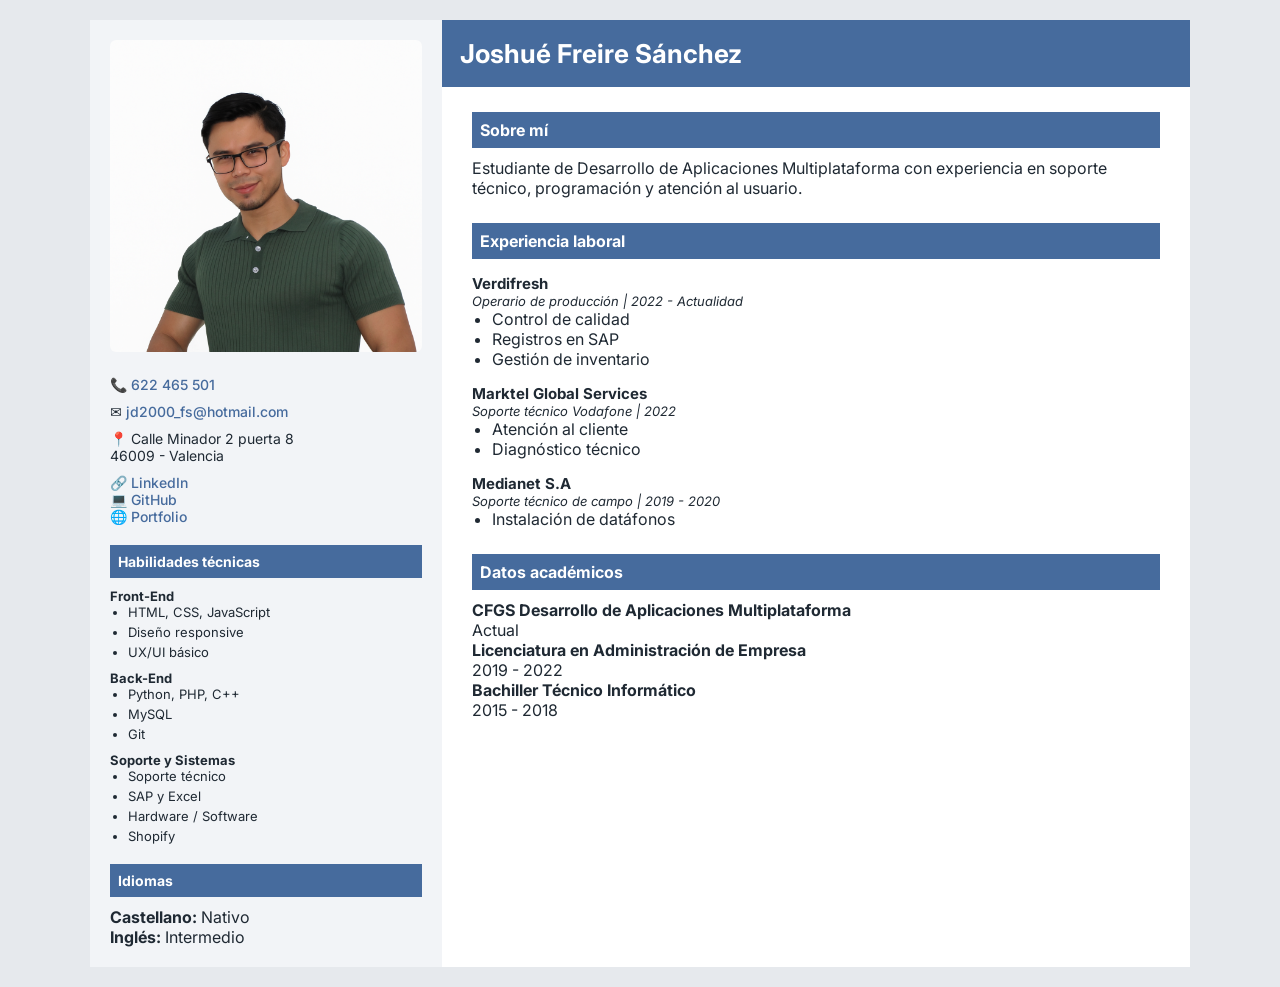
==== index.html @ fd860c50 "Estructurando" ====
<!DOCTYPE html>
<html lang="es">
<head>
    <meta charset="UTF-8">
    <meta name="viewport" content="width=device-width, initial-scale=1.0">
    <title>Currículum - Joshué Freire Sánchez</title>

    <!-- Fuente profesional -->
    <link rel="preconnect" href="https://fonts.googleapis.com">
    <link rel="preconnect" href="https://fonts.gstatic.com" crossorigin>
    <link href="https://fonts.googleapis.com/css2?family=Inter:wght@300;400;500;600;700&display=swap" rel="stylesheet">

    <!-- CSS modular -->
    <link rel="stylesheet" href="css/main.css">
    <link rel="stylesheet" href="css/layout.css">
    <link rel="stylesheet" href="css/sidebar.css">
    <link rel="stylesheet" href="css/content.css">
    <link rel="stylesheet" href="css/responsive.css">
</head>
<body>

<div class="cv">

    <aside class="sidebar">
        <img src="assets/img/foto.jpg" alt="Foto de perfil" class="profile-img">

        <div class="contact">
            <p>📞 <a href="tel:+34622465501">622 465 501</a></p>
            <p>✉️ <a href="mailto:jd2000_fs@hotmail.com">jd2000_fs@hotmail.com</a></p>
            <p>📍 Calle Minador 2 puerta 8<br>46009 - Valencia</p>

            <p class="links">
                🔗 <a href="https://www.linkedin.com/in/joshué-freire-sánchez-503b59120" target="_blank">LinkedIn</a><br>
                💻 <a href="https://github.com/Danielcreux" target="_blank">GitHub</a><br>
                🌐 <a href="https://www.freire-sanchez-valencia.es" target="_blank">Portfolio</a>
            </p>
        </div>

        <section>
            <h3>Habilidades técnicas</h3>

            <h4>Front-End</h4>
            <ul>
                <li>HTML, CSS, JavaScript</li>
                <li>Diseño responsive</li>
                <li>UX/UI básico</li>
            </ul>

            <h4>Back-End</h4>
            <ul>
                <li>Python, PHP, C++</li>
                <li>MySQL</li>
                <li>Git</li>
            </ul>

            <h4>Soporte y Sistemas</h4>
            <ul>
                <li>Soporte técnico</li>
                <li>SAP y Excel</li>
                <li>Hardware / Software</li>
                <li>Shopify</li>
            </ul>
        </section>

        <section>
            <h3>Idiomas</h3>
            <p><strong>Castellano:</strong> Nativo</p>
            <p><strong>Inglés:</strong> Intermedio</p>
        </section>
    </aside>

    <main class="content">

        <header class="header">
            <h1>Joshué Freire Sánchez</h1>
        </header>

        <section>
            <h2>Sobre mí</h2>
            <p>
                Estudiante de Desarrollo de Aplicaciones Multiplataforma con experiencia
                en soporte técnico, programación y atención al usuario.
            </p>
        </section>

        <section>
            <h2>Experiencia laboral</h2>

            <article>
                <h3>Verdifresh</h3>
                <p class="job-title">Operario de producción | 2022 - Actualidad</p>
                <ul>
                    <li>Control de calidad</li>
                    <li>Registros en SAP</li>
                    <li>Gestión de inventario</li>
                </ul>
            </article>

            <article>
                <h3>Marktel Global Services</h3>
                <p class="job-title">Soporte técnico Vodafone | 2022</p>
                <ul>
                    <li>Atención al cliente</li>
                    <li>Diagnóstico técnico</li>
                </ul>
            </article>

            <article>
                <h3>Medianet S.A</h3>
                <p class="job-title">Soporte técnico de campo | 2019 - 2020</p>
                <ul>
                    <li>Instalación de datáfonos</li>
                </ul>
            </article>
        </section>

        <section>
            <h2>Datos académicos</h2>

            <p><strong>CFGS Desarrollo de Aplicaciones Multiplataforma</strong><br>Actual</p>
            <p><strong>Licenciatura en Administración de Empresa</strong><br>2019 - 2022</p>
            <p><strong>Bachiller Técnico Informático</strong><br>2015 - 2018</p>
        </section>

    </main>

</div>

</body>
</html>
---- css/main.css ----
* {
    box-sizing: border-box;
    margin: 0;
    padding: 0;
    font-family: 'Inter', system-ui, sans-serif;
}

body {
    background: #e6e9ed;
    color: #1f2933;
}

a {
    color: #466b9d;
    text-decoration: none;
    font-weight: 500;
}

a:hover {
    text-decoration: underline;
}
---- css/layout.css ----
.cv {
    max-width: 1100px;
    margin: 20px auto;
    background: #ffffff;
    display: flex;
}
---- css/sidebar.css ----
.sidebar {
    width: 32%;
    background: #f2f4f7;
    padding: 20px;
}

.profile-img {
    width: 100%;
    border-radius: 6px;
    margin-bottom: 20px;
}

.sidebar h3 {
    background: #466b9d;
    color: white;
    padding: 8px;
    margin: 20px 0 10px;
    font-size: 14px;
}

.sidebar h4 {
    font-size: 13px;
    margin-top: 10px;
}

.sidebar ul {
    padding-left: 18px;
}

.sidebar li {
    font-size: 13px;
    margin-bottom: 4px;
}

.contact p {
    font-size: 14px;
    margin-bottom: 10px;
}
---- css/content.css ----
.content {
    width: 68%;
    padding: 30px;
}

.header h1 {
    background: #466b9d;
    color: white;
    padding: 18px;
    margin: -30px -30px 25px -30px;
    font-size: 26px;
}

.content h2 {
    background: #466b9d;
    color: white;
    padding: 8px;
    font-size: 16px;
    margin: 25px 0 10px;
}

.content h3 {
    font-size: 15px;
    margin-top: 15px;
}

.job-title {
    font-size: 13px;
    font-style: italic;
}

.content ul {
    padding-left: 20px;
}
---- css/responsive.css ----
@media (max-width: 768px) {

    .cv {
        flex-direction: column;
        margin: 0;
    }

    .sidebar,
    .content {
        width: 100%;
    }

    .sidebar {
        text-align: center;
    }

    .sidebar ul {
        list-style: none;
        padding-left: 0;
    }

    .header h1 {
        margin: 0;
        text-align: center;
        font-size: 22px;
    }

    .content {
        padding: 20px;
    }
}
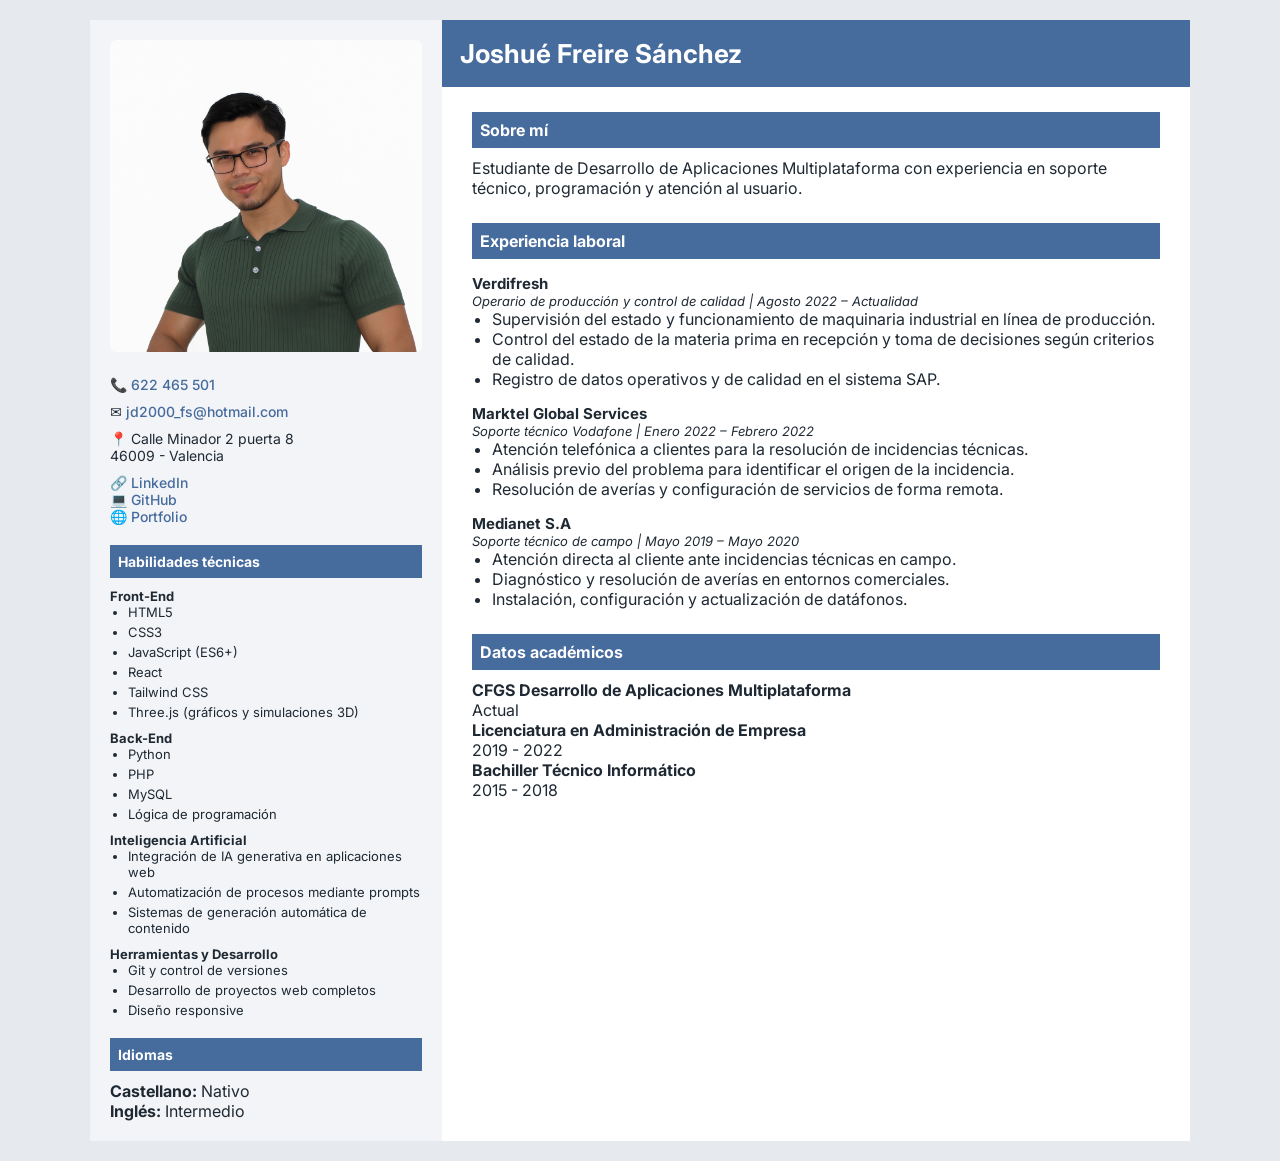
==== commit 3eda1843: "Actualización" ====
--- a/index.html
+++ b/index.html
@@ -37,30 +37,41 @@
         </div>
 
         <section>
-            <h3>Habilidades técnicas</h3>
+    <h3>Habilidades técnicas</h3>
 
-            <h4>Front-End</h4>
-            <ul>
-                <li>HTML, CSS, JavaScript</li>
-                <li>Diseño responsive</li>
-                <li>UX/UI básico</li>
-            </ul>
+    <h4>Front-End</h4>
+    <ul>
+        <li>HTML5</li>
+        <li>CSS3</li>
+        <li>JavaScript (ES6+)</li>
+        <li>React</li>
+        <li>Tailwind CSS</li>
+        <li>Three.js (gráficos y simulaciones 3D)</li>
+    </ul>
 
-            <h4>Back-End</h4>
-            <ul>
-                <li>Python, PHP, C++</li>
-                <li>MySQL</li>
-                <li>Git</li>
-            </ul>
+    <h4>Back-End</h4>
+    <ul>
+        <li>Python</li>
+        <li>PHP</li>
+        <li>MySQL</li>
+        <li>Lógica de programación</li>
+    </ul>
 
-            <h4>Soporte y Sistemas</h4>
-            <ul>
-                <li>Soporte técnico</li>
-                <li>SAP y Excel</li>
-                <li>Hardware / Software</li>
-                <li>Shopify</li>
-            </ul>
-        </section>
+    <h4>Inteligencia Artificial</h4>
+    <ul>
+        <li>Integración de IA generativa en aplicaciones web</li>
+        <li>Automatización de procesos mediante prompts</li>
+        <li>Sistemas de generación automática de contenido</li>
+    </ul>
+
+    <h4>Herramientas y Desarrollo</h4>
+    <ul>
+        <li>Git y control de versiones</li>
+        <li>Desarrollo de proyectos web completos</li>
+        <li>Diseño responsive</li>
+    </ul>
+</section>
+
 
         <section>
             <h3>Idiomas</h3>
@@ -83,36 +94,46 @@
             </p>
         </section>
 
-        <section>
-            <h2>Experiencia laboral</h2>
+       <section>
+    <h2>Experiencia laboral</h2>
 
-            <article>
-                <h3>Verdifresh</h3>
-                <p class="job-title">Operario de producción | 2022 - Actualidad</p>
-                <ul>
-                    <li>Control de calidad</li>
-                    <li>Registros en SAP</li>
-                    <li>Gestión de inventario</li>
-                </ul>
-            </article>
+    <article>
+        <h3>Verdifresh</h3>
+        <p class="job-title">
+            Operario de producción y control de calidad | Agosto 2022 – Actualidad
+        </p>
+        <ul>
+            <li>Supervisión del estado y funcionamiento de maquinaria industrial en línea de producción.</li>
+            <li>Control del estado de la materia prima en recepción y toma de decisiones según criterios de calidad.</li>
+            <li>Registro de datos operativos y de calidad en el sistema SAP.</li>
+        </ul>
+    </article>
 
-            <article>
-                <h3>Marktel Global Services</h3>
-                <p class="job-title">Soporte técnico Vodafone | 2022</p>
-                <ul>
-                    <li>Atención al cliente</li>
-                    <li>Diagnóstico técnico</li>
-                </ul>
-            </article>
+    <article>
+        <h3>Marktel Global Services</h3>
+        <p class="job-title">
+            Soporte técnico Vodafone | Enero 2022 – Febrero 2022
+        </p>
+        <ul>
+            <li>Atención telefónica a clientes para la resolución de incidencias técnicas.</li>
+            <li>Análisis previo del problema para identificar el origen de la incidencia.</li>
+            <li>Resolución de averías y configuración de servicios de forma remota.</li>
+        </ul>
+    </article>
 
-            <article>
-                <h3>Medianet S.A</h3>
-                <p class="job-title">Soporte técnico de campo | 2019 - 2020</p>
-                <ul>
-                    <li>Instalación de datáfonos</li>
-                </ul>
-            </article>
-        </section>
+    <article>
+        <h3>Medianet S.A</h3>
+        <p class="job-title">
+            Soporte técnico de campo | Mayo 2019 – Mayo 2020
+        </p>
+        <ul>
+            <li>Atención directa al cliente ante incidencias técnicas en campo.</li>
+            <li>Diagnóstico y resolución de averías en entornos comerciales.</li>
+            <li>Instalación, configuración y actualización de datáfonos.</li>
+        </ul>
+    </article>
+</section>
+
 
         <section>
             <h2>Datos académicos</h2>
